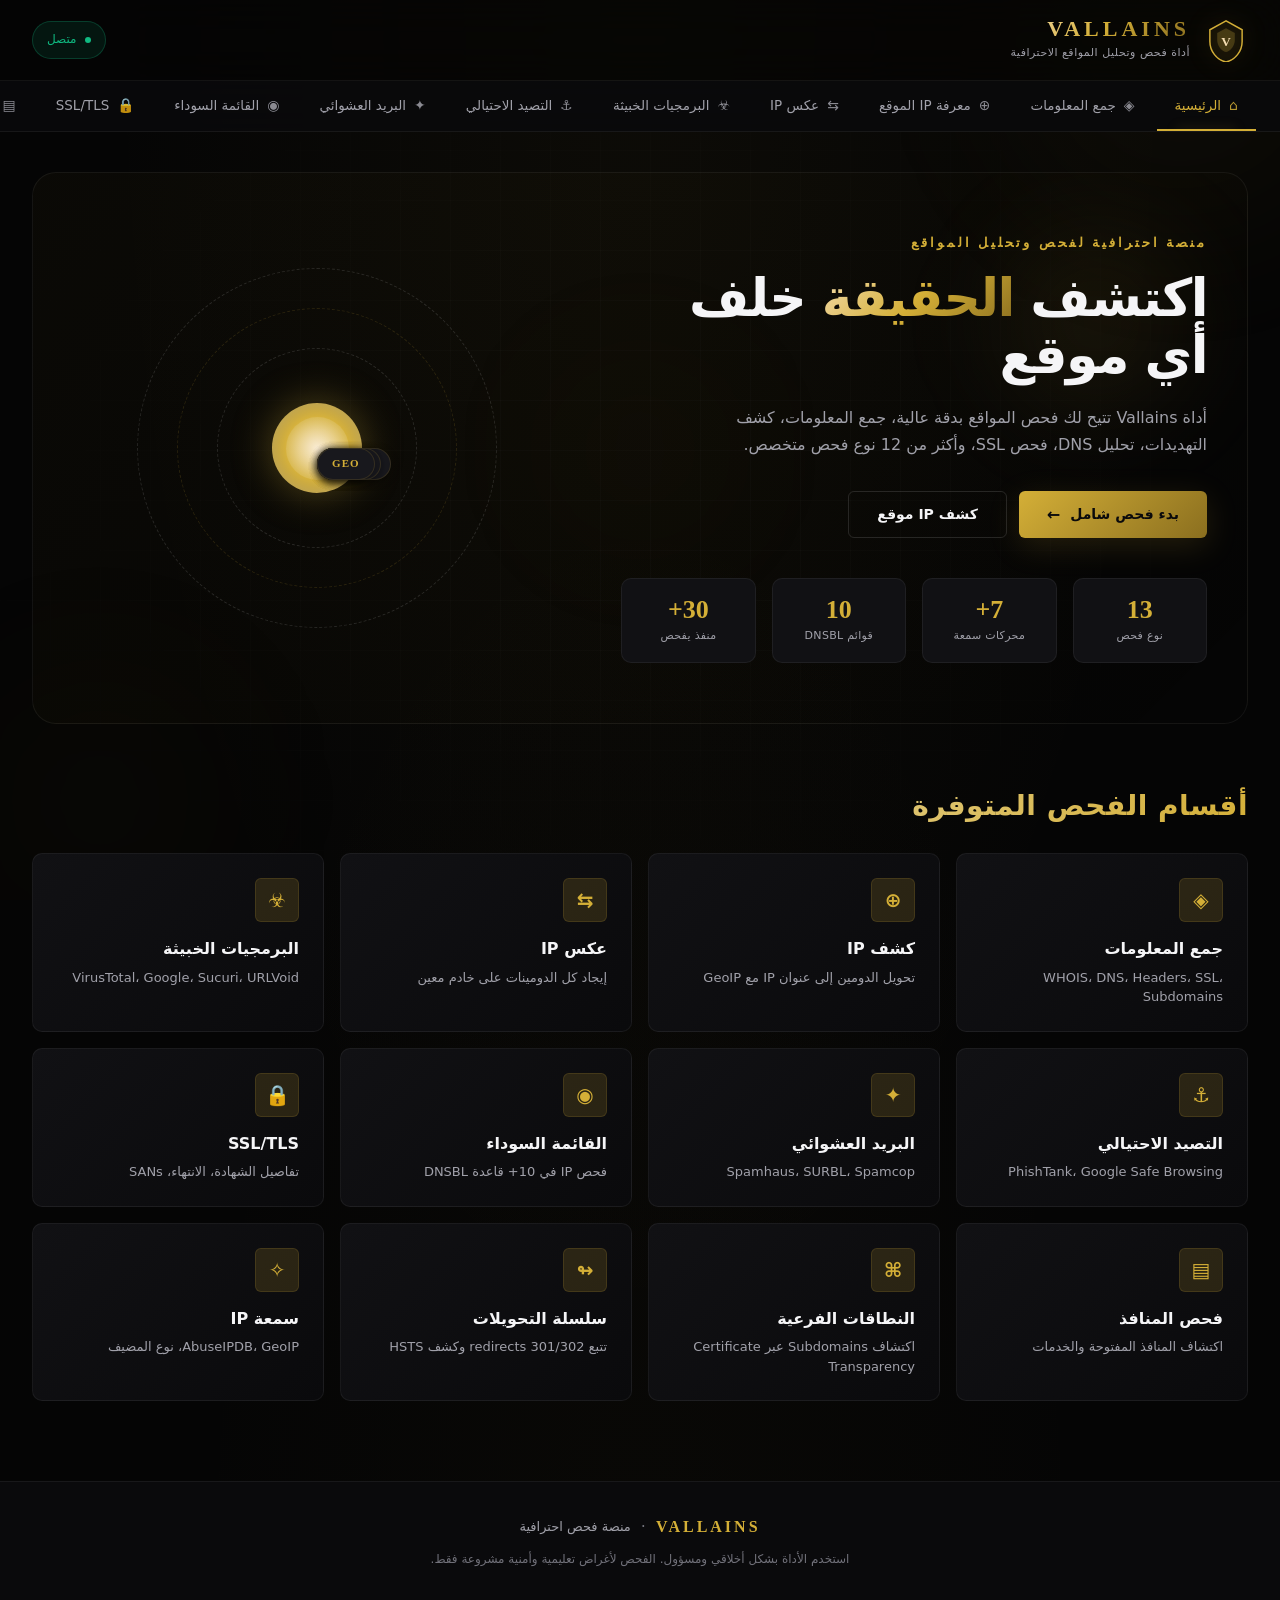
==== index.html @ 250ccd85 "Initial commit - Vallains Security Scanner v1.0 🔒 Security Hardened: - CSP headers configured - X-Fr" ====
<!DOCTYPE html>
<html lang="ar" dir="rtl">
<head>
    <meta charset="UTF-8">
    <meta name="viewport" content="width=device-width, initial-scale=1.0">
    <title>Vallains — أداة فحص المواقع الاحترافية</title>
    <!-- Security Meta Tags -->
    <meta http-equiv="Content-Security-Policy" content="default-src 'self'; script-src 'self' 'unsafe-inline' https://fonts.googleapis.com https://cdn.jsdelivr.net; style-src 'self' 'unsafe-inline' https://fonts.googleapis.com; font-src 'self' https://fonts.gstatic.com; img-src 'self' data:; connect-src 'self' https://dns.google https://ipapi.co http://ip-api.com https://api.hackertarget.com https://api.sublist3r.com;">
    <meta http-equiv="X-Content-Type-Options" content="nosniff">
    <meta http-equiv="X-Frame-Options" content="DENY">
    <meta http-equiv="X-XSS-Protection" content="1; mode=block">
    <meta name="robots" content="noindex, nofollow">
    <meta name="referrer" content="strict-origin-when-cross-origin">
    <!-- Disable browser features -->
    <meta name="permissions-policy" content="geolocation=(), microphone=(), camera=()">
    <link rel="preconnect" href="https://fonts.googleapis.com">
    <link rel="preconnect" href="https://fonts.gstatic.com" crossorigin>
    <link href="https://fonts.googleapis.com/css2?family=Cairo:wght@300;400;500;600;700;800;900&family=Cinzel:wght@400;500;600;700;800&family=JetBrains+Mono:wght@400;500;600&display=swap" rel="stylesheet">
    <link rel="stylesheet" href="./css/style.css">
</head>
<body>
    <div class="bg-effects">
        <div class="orb orb-1"></div>
        <div class="orb orb-2"></div>
        <div class="orb orb-3"></div>
        <div class="grid-overlay"></div>
    </div>

    <header class="header">
        <div class="header-inner">
            <div class="brand">
                <div class="logo-mark">
                    <svg viewBox="0 0 60 60" fill="none" xmlns="http://www.w3.org/2000/svg">
                        <path d="M30 4L8 16v16c0 13.3 9.4 25.3 22 28 12.6-2.7 22-14.7 22-28V16L30 4z" stroke="url(#g1)" stroke-width="2" fill="rgba(212,175,55,0.05)"/>
                        <path d="M30 14L18 20.4v9.6c0 7.8 5.5 14.7 12 16.4 6.5-1.7 12-8.6 12-16.4v-9.6L30 14z" fill="url(#g2)" opacity="0.6"/>
                        <text x="30" y="38" text-anchor="middle" font-family="Cinzel" font-weight="700" font-size="18" fill="url(#g3)">V</text>
                        <defs>
                            <linearGradient id="g1" x1="0" y1="0" x2="60" y2="60">
                                <stop offset="0%" stop-color="#D4AF37"/>
                                <stop offset="100%" stop-color="#8B6F1F"/>
                            </linearGradient>
                            <linearGradient id="g2" x1="0" y1="0" x2="0" y2="60">
                                <stop offset="0%" stop-color="#D4AF37" stop-opacity="0.4"/>
                                <stop offset="100%" stop-color="#8B6F1F" stop-opacity="0.1"/>
                            </linearGradient>
                            <linearGradient id="g3" x1="0" y1="0" x2="0" y2="40">
                                <stop offset="0%" stop-color="#F5DEB3"/>
                                <stop offset="100%" stop-color="#D4AF37"/>
                            </linearGradient>
                        </defs>
                    </svg>
                </div>
                <div class="brand-text">
                    <h1 class="brand-name">VALLAINS</h1>
                    <p class="brand-tagline">أداة فحص وتحليل المواقع الاحترافية</p>
                </div>
            </div>
            <div class="header-status">
                <span class="status-dot"></span>
                <span class="status-text">متصل</span>
            </div>
        </div>
    </header>

    <nav class="tabs-nav">
        <div class="tabs-inner">
            <button class="tab-btn active" data-tab="home">
                <span class="tab-icon">⌂</span>
                <span>الرئيسية</span>
            </button>
            <button class="tab-btn" data-tab="info">
                <span class="tab-icon">◈</span>
                <span>جمع المعلومات</span>
            </button>
            <button class="tab-btn" data-tab="resolve">
                <span class="tab-icon">⊕</span>
                <span>معرفة IP الموقع</span>
            </button>
            <button class="tab-btn" data-tab="reverse">
                <span class="tab-icon">⇆</span>
                <span>عكس IP</span>
            </button>
            <button class="tab-btn" data-tab="malware">
                <span class="tab-icon">☣</span>
                <span>البرمجيات الخبيثة</span>
            </button>
            <button class="tab-btn" data-tab="phishing">
                <span class="tab-icon">⚓</span>
                <span>التصيد الاحتيالي</span>
            </button>
            <button class="tab-btn" data-tab="spam">
                <span class="tab-icon">✦</span>
                <span>البريد العشوائي</span>
            </button>
            <button class="tab-btn" data-tab="blacklist">
                <span class="tab-icon">◉</span>
                <span>القائمة السوداء</span>
            </button>
            <button class="tab-btn" data-tab="ssl">
                <span class="tab-icon">🔒</span>
                <span>SSL/TLS</span>
            </button>
            <button class="tab-btn" data-tab="ports">
                <span class="tab-icon">▤</span>
                <span>فحص المنافذ</span>
            </button>
            <button class="tab-btn" data-tab="subdomains">
                <span class="tab-icon">⌘</span>
                <span>النطاقات الفرعية</span>
            </button>
            <button class="tab-btn" data-tab="redirects">
                <span class="tab-icon">↬</span>
                <span>التحويلات</span>
            </button>
            <button class="tab-btn" data-tab="reputation">
                <span class="tab-icon">✧</span>
                <span>سمعة IP</span>
            </button>
        </div>
    </nav>

    <main class="main">
        <div class="tab-content active" id="tab-home">
            <div class="hero">
                <div class="hero-content">
                    <p class="hero-eyebrow">منصة احترافية لفحص وتحليل المواقع</p>
                    <h2 class="hero-title">اكتشف <span class="gold">الحقيقة</span> خلف أي موقع</h2>
                    <p class="hero-desc">أداة Vallains تتيح لك فحص المواقع بدقة عالية، جمع المعلومات، كشف التهديدات، تحليل DNS، فحص SSL، وأكثر من 12 نوع فحص متخصص.</p>
                    <div class="hero-actions">
                        <button class="btn-primary" data-tab-action="info">
                            <span>بدء فحص شامل</span>
                            <span class="btn-arrow">←</span>
                        </button>
                        <button class="btn-ghost" data-tab-action="resolve">
                            <span>كشف IP موقع</span>
                        </button>
                    </div>
                    <div class="stats-row">
                        <div class="stat-box">
                            <div class="stat-num">13</div>
                            <div class="stat-label">نوع فحص</div>
                        </div>
                        <div class="stat-box">
                            <div class="stat-num">7+</div>
                            <div class="stat-label">محركات سمعة</div>
                        </div>
                        <div class="stat-box">
                            <div class="stat-num">10</div>
                            <div class="stat-label">قوائم DNSBL</div>
                        </div>
                        <div class="stat-box">
                            <div class="stat-num">30+</div>
                            <div class="stat-label">منفذ يفحص</div>
                        </div>
                    </div>
                </div>
                <div class="hero-visual">
                    <div class="orbit">
                        <div class="orbit-ring ring-1"></div>
                        <div class="orbit-ring ring-2"></div>
                        <div class="orbit-ring ring-3"></div>
                        <div class="orbit-core">
                            <div class="core-inner"></div>
                        </div>
                        <div class="orbit-node n1">DNS</div>
                        <div class="orbit-node n2">SSL</div>
                        <div class="orbit-node n3">IP</div>
                        <div class="orbit-node n4">WHOIS</div>
                        <div class="orbit-node n5">SCAN</div>
                        <div class="orbit-node n6">GEO</div>
                    </div>
                </div>
            </div>

            <section class="features">
                <h3 class="section-title">أقسام الفحص المتوفرة</h3>
                <div class="features-grid">
                    <div class="feature-card" data-tab-action="info">
                        <div class="feature-icon">◈</div>
                        <h4>جمع المعلومات</h4>
                        <p>WHOIS، DNS، Headers، SSL، Subdomains</p>
                    </div>
                    <div class="feature-card" data-tab-action="resolve">
                        <div class="feature-icon">⊕</div>
                        <h4>كشف IP</h4>
                        <p>تحويل الدومين إلى عنوان IP مع GeoIP</p>
                    </div>
                    <div class="feature-card" data-tab-action="reverse">
                        <div class="feature-icon">⇆</div>
                        <h4>عكس IP</h4>
                        <p>إيجاد كل الدومينات على خادم معين</p>
                    </div>
                    <div class="feature-card" data-tab-action="malware">
                        <div class="feature-icon">☣</div>
                        <h4>البرمجيات الخبيثة</h4>
                        <p>VirusTotal، Google، Sucuri، URLVoid</p>
                    </div>
                    <div class="feature-card" data-tab-action="phishing">
                        <div class="feature-icon">⚓</div>
                        <h4>التصيد الاحتيالي</h4>
                        <p>PhishTank، Google Safe Browsing</p>
                    </div>
                    <div class="feature-card" data-tab-action="spam">
                        <div class="feature-icon">✦</div>
                        <h4>البريد العشوائي</h4>
                        <p>Spamhaus، SURBL، Spamcop</p>
                    </div>
                    <div class="feature-card" data-tab-action="blacklist">
                        <div class="feature-icon">◉</div>
                        <h4>القائمة السوداء</h4>
                        <p>فحص IP في 10+ قاعدة DNSBL</p>
                    </div>
                    <div class="feature-card" data-tab-action="ssl">
                        <div class="feature-icon">🔒</div>
                        <h4>SSL/TLS</h4>
                        <p>تفاصيل الشهادة، الانتهاء، SANs</p>
                    </div>
                    <div class="feature-card" data-tab-action="ports">
                        <div class="feature-icon">▤</div>
                        <h4>فحص المنافذ</h4>
                        <p>اكتشاف المنافذ المفتوحة والخدمات</p>
                    </div>
                    <div class="feature-card" data-tab-action="subdomains">
                        <div class="feature-icon">⌘</div>
                        <h4>النطاقات الفرعية</h4>
                        <p>اكتشاف Subdomains عبر Certificate Transparency</p>
                    </div>
                    <div class="feature-card" data-tab-action="redirects">
                        <div class="feature-icon">↬</div>
                        <h4>سلسلة التحويلات</h4>
                        <p>تتبع 301/302 redirects وكشف HSTS</p>
                    </div>
                    <div class="feature-card" data-tab-action="reputation">
                        <div class="feature-icon">✧</div>
                        <h4>سمعة IP</h4>
                        <p>AbuseIPDB، GeoIP، نوع المضيف</p>
                    </div>
                </div>
            </section>
        </div>

        <div class="tab-content" id="tab-info">
            <div class="section-header">
                <h2 class="section-title-large">◈ جمع المعلومات الشامل</h2>
                <p class="section-desc">فحص كامل يشمل WHOIS, DNS, HTTP Headers, SSL, Subdomains, GeoIP</p>
            </div>
            <div class="input-group">
                <input type="text" id="info-target" class="text-input" placeholder="example.com" dir="ltr" autocomplete="off">
                <button class="btn-execute" data-action="info">
                    <span class="btn-label">بدء الفحص</span>
                    <span class="btn-icon">◈</span>
                </button>
            </div>
        </div>

        <div class="tab-content" id="tab-resolve">
            <div class="section-header">
                <h2 class="section-title-large">⊕ كشف عنوان IP</h2>
                <p class="section-desc">تحويل اسم الدومين إلى عنوان IP مع بيانات GeoIP الكاملة</p>
            </div>
            <div class="input-group">
                <input type="text" id="resolve-target" class="text-input" placeholder="example.com" dir="ltr" autocomplete="off">
                <button class="btn-execute" data-action="resolve">
                    <span class="btn-label">كشف IP</span>
                    <span class="btn-icon">⊕</span>
                </button>
            </div>
        </div>

        <div class="tab-content" id="tab-reverse">
            <div class="section-header">
                <h2 class="section-title-large">⇆ عكس DNS / IP</h2>
                <p class="section-desc">إيجاد اسم المضيف وكل المواقع المستضافة على نفس الخادم</p>
            </div>
            <div class="input-group">
                <input type="text" id="reverse-target" class="text-input" placeholder="8.8.8.8" dir="ltr" autocomplete="off">
                <button class="btn-execute" data-action="reverse">
                    <span class="btn-label">عكس البحث</span>
                    <span class="btn-icon">⇆</span>
                </button>
            </div>
        </div>

        <div class="tab-content" id="tab-malware">
            <div class="section-header">
                <h2 class="section-title-large">☣ فحص البرمجيات الخبيثة</h2>
                <p class="section-desc">فحص عبر أقوى محركات الفحص العالمية لكشف Malware, Trojan, Virus</p>
            </div>
            <div class="input-group">
                <input type="text" id="malware-target" class="text-input" placeholder="example.com" dir="ltr" autocomplete="off">
                <button class="btn-execute" data-action="threat-malware">
                    <span class="btn-label">فحص شامل</span>
                    <span class="btn-icon">☣</span>
                </button>
            </div>
        </div>

        <div class="tab-content" id="tab-phishing">
            <div class="section-header">
                <h2 class="section-title-large">⚓ فحص التصيد الاحتيالي</h2>
                <p class="section-desc">اكتشاف مواقع الـ Phishing وقواعد بيانات الـ Fraud المعروفة</p>
            </div>
            <div class="input-group">
                <input type="text" id="phishing-target" class="text-input" placeholder="example.com" dir="ltr" autocomplete="off">
                <button class="btn-execute" data-action="threat-phishing">
                    <span class="btn-label">كشف التصيد</span>
                    <span class="btn-icon">⚓</span>
                </button>
            </div>
        </div>

        <div class="tab-content" id="tab-spam">
            <div class="section-header">
                <h2 class="section-title-large">✦ فحص البريد العشوائي (Spam)</h2>
                <p class="section-desc">التحقق من إدراج الـ IP في قوائم Spamhaus و SURBL العالمية</p>
            </div>
            <div class="input-group">
                <input type="text" id="spam-target" class="text-input" placeholder="example.com أو IP" dir="ltr" autocomplete="off">
                <button class="btn-execute" data-action="blacklist">
                    <span class="btn-label">فحص الـ Spam</span>
                    <span class="btn-icon">✦</span>
                </button>
            </div>
        </div>

        <div class="tab-content" id="tab-blacklist">
            <div class="section-header">
                <h2 class="section-title-large">◉ فحص القائمة السوداء DNSBL</h2>
                <p class="section-desc">اختبار IP في 10 قواعد بيانات عالمية معروفة للقوائم السوداء</p>
            </div>
            <div class="input-group">
                <input type="text" id="blacklist-target" class="text-input" placeholder="example.com أو IP" dir="ltr" autocomplete="off">
                <button class="btn-execute" data-action="blacklist">
                    <span class="btn-label">فحص القوائم</span>
                    <span class="btn-icon">◉</span>
                </button>
            </div>
        </div>

        <div class="tab-content" id="tab-ssl">
            <div class="section-header">
                <h2 class="section-title-large">🔒 فحص شهادة SSL/TLS</h2>
                <p class="section-desc">تفاصيل الشهادة، الجهة المُصدرة، تاريخ الانتهاء، SANs</p>
            </div>
            <div class="input-group">
                <input type="text" id="ssl-target" class="text-input" placeholder="example.com" dir="ltr" autocomplete="off">
                <button class="btn-execute" data-action="ssl">
                    <span class="btn-label">فحص SSL</span>
                    <span class="btn-icon">🔒</span>
                </button>
            </div>
        </div>

        <div class="tab-content" id="tab-ports">
            <div class="section-header">
                <h2 class="section-title-large">▤ فحص المنافذ المفتوحة</h2>
                <p class="section-desc">اكتشاف المنافذ النشطة والخدمات العاملة على الخادم (30+ منفذ)</p>
            </div>
            <div class="input-group">
                <input type="text" id="ports-target" class="text-input" placeholder="example.com أو IP" dir="ltr" autocomplete="off">
                <button class="btn-execute" data-action="ports">
                    <span class="btn-label">فحص المنافذ</span>
                    <span class="btn-icon">▤</span>
                </button>
            </div>
        </div>

        <div class="tab-content" id="tab-subdomains">
            <div class="section-header">
                <h2 class="section-title-large">⌘ اكتشاف النطاقات الفرعية</h2>
                <p class="section-desc">جمع Subdomains من سجلات Certificate Transparency</p>
            </div>
            <div class="input-group">
                <input type="text" id="subdomains-target" class="text-input" placeholder="example.com" dir="ltr" autocomplete="off">
                <button class="btn-execute" data-action="subdomains">
                    <span class="btn-label">اكتشاف النطاقات</span>
                    <span class="btn-icon">⌘</span>
                </button>
            </div>
        </div>

        <div class="tab-content" id="tab-redirects">
            <div class="section-header">
                <h2 class="section-title-large">↬ تتبع سلسلة التحويلات</h2>
                <p class="section-desc">تتبع 301/302 redirects وكشف رؤوس الأمان في كل قفزة</p>
            </div>
            <div class="input-group">
                <input type="text" id="redirects-target" class="text-input" placeholder="example.com" dir="ltr" autocomplete="off">
                <button class="btn-execute" data-action="redirects">
                    <span class="btn-label">تتبع التحويلات</span>
                    <span class="btn-icon">↬</span>
                </button>
            </div>
        </div>

        <div class="tab-content" id="tab-reputation">
            <div class="section-header">
                <h2 class="section-title-large">✧ سمعة وتحليل IP</h2>
                <p class="section-desc">AbuseIPDB، GeoIP، تحديد نوع المضيف (استضافة/سكني/موبايل)</p>
            </div>
            <div class="input-group">
                <input type="text" id="reputation-target" class="text-input" placeholder="example.com أو IP" dir="ltr" autocomplete="off">
                <button class="btn-execute" data-action="reputation">
                    <span class="btn-label">تحليل السمعة</span>
                    <span class="btn-icon">✧</span>
                </button>
            </div>
        </div>

        <div class="results-container" id="results" style="display:none;">
            <div class="results-header">
                <h3 id="results-title">نتائج الفحص</h3>
                <div class="results-meta">
                    <span class="meta-pill" id="results-target-display"></span>
                    <span class="meta-pill" id="results-time"></span>
                </div>
            </div>
            <div class="results-body" id="results-body"></div>
        </div>

        <div class="loader-overlay" id="loader" style="display:none;">
            <div class="loader-card">
                <div class="loader-spinner">
                    <div class="spinner-ring"></div>
                    <div class="spinner-ring"></div>
                    <div class="spinner-ring"></div>
                </div>
                <p class="loader-text" id="loader-text">جاري الفحص...</p>
                <p class="loader-sub" id="loader-sub">يرجى الانتظار</p>
            </div>
        </div>
    </main>

    <footer class="footer">
        <div class="footer-inner">
            <div class="footer-brand">
                <span class="footer-name">VALLAINS</span>
                <span class="footer-sep">·</span>
                <span class="footer-sub">منصة فحص احترافية</span>
            </div>
            <p class="footer-note">استخدم الأداة بشكل أخلاقي ومسؤول. الفحص لأغراض تعليمية وأمنية مشروعة فقط.</p>
        </div>
    </footer>

    <script src="./js/app.js"></script>
</body>
</html>
---- css/style.css ----
:root {
    --bg-0: #050505;
    --bg-1: #0a0a0c;
    --bg-2: #111114;
    --bg-3: #18181d;
    --bg-4: #1f1f25;
    --line: rgba(255, 255, 255, 0.06);
    --line-strong: rgba(255, 255, 255, 0.12);
    --gold: #D4AF37;
    --gold-bright: #F5DEB3;
    --gold-deep: #8B6F1F;
    --gold-soft: rgba(212, 175, 55, 0.15);
    --gold-glow: rgba(212, 175, 55, 0.35);
    --text-0: #f5f5f7;
    --text-1: #d4d4d8;
    --text-2: #a1a1aa;
    --text-3: #71717a;
    --danger: #DC2626;
    --danger-soft: rgba(220, 38, 38, 0.12);
    --warning: #F59E0B;
    --warning-soft: rgba(245, 158, 11, 0.12);
    --success: #10B981;
    --success-soft: rgba(16, 185, 129, 0.12);
    --info: #3B82F6;
    --info-soft: rgba(59, 130, 246, 0.12);
    --shadow-sm: 0 2px 8px rgba(0, 0, 0, 0.3);
    --shadow-md: 0 8px 24px rgba(0, 0, 0, 0.4);
    --shadow-lg: 0 16px 48px rgba(0, 0, 0, 0.5);
    --shadow-gold: 0 8px 32px rgba(212, 175, 55, 0.15);
    --radius-sm: 6px;
    --radius-md: 10px;
    --radius-lg: 16px;
    --radius-xl: 24px;
    --font-ar: 'Cairo', system-ui, sans-serif;
    --font-en: 'Cinzel', serif;
    --font-mono: 'JetBrains Mono', monospace;
}

* {
    box-sizing: border-box;
    margin: 0;
    padding: 0;
}

html, body {
    background: var(--bg-0);
    color: var(--text-0);
    font-family: var(--font-ar);
    font-weight: 400;
    min-height: 100vh;
    line-height: 1.6;
    -webkit-font-smoothing: antialiased;
    -moz-osx-font-smoothing: grayscale;
    overflow-x: hidden;
}

body {
    background:
        radial-gradient(ellipse at top, rgba(212, 175, 55, 0.04), transparent 60%),
        radial-gradient(ellipse at bottom, rgba(139, 111, 31, 0.03), transparent 50%),
        var(--bg-0);
}

.bg-effects {
    position: fixed;
    inset: 0;
    z-index: 0;
    pointer-events: none;
    overflow: hidden;
}

.orb {
    position: absolute;
    border-radius: 50%;
    filter: blur(80px);
    opacity: 0.5;
    animation: float 20s ease-in-out infinite;
}

.orb-1 {
    width: 500px;
    height: 500px;
    background: radial-gradient(circle, rgba(212, 175, 55, 0.15), transparent 70%);
    top: -200px;
    right: -150px;
}

.orb-2 {
    width: 400px;
    height: 400px;
    background: radial-gradient(circle, rgba(139, 111, 31, 0.1), transparent 70%);
    bottom: -100px;
    left: -100px;
    animation-delay: -7s;
}

.orb-3 {
    width: 300px;
    height: 300px;
    background: radial-gradient(circle, rgba(212, 175, 55, 0.08), transparent 70%);
    top: 50%;
    left: 50%;
    transform: translate(-50%, -50%);
    animation-delay: -14s;
}

.grid-overlay {
    position: absolute;
    inset: 0;
    background-image:
        linear-gradient(rgba(255, 255, 255, 0.015) 1px, transparent 1px),
        linear-gradient(90deg, rgba(255, 255, 255, 0.015) 1px, transparent 1px);
    background-size: 50px 50px;
    mask-image: radial-gradient(ellipse at center, black 30%, transparent 80%);
}

@keyframes float {
    0%, 100% { transform: translate(0, 0) scale(1); }
    33% { transform: translate(40px, -30px) scale(1.1); }
    66% { transform: translate(-30px, 40px) scale(0.9); }
}

@keyframes pulse-gold {
    0%, 100% { box-shadow: 0 0 0 0 rgba(212, 175, 55, 0.4); }
    50% { box-shadow: 0 0 0 10px rgba(212, 175, 55, 0); }
}

@keyframes fadeIn {
    from { opacity: 0; transform: translateY(8px); }
    to { opacity: 1; transform: translateY(0); }
}

@keyframes slideUp {
    from { opacity: 0; transform: translateY(20px); }
    to { opacity: 1; transform: translateY(0); }
}

@keyframes spin {
    to { transform: rotate(360deg); }
}

@keyframes shimmer {
    0% { background-position: -200% 0; }
    100% { background-position: 200% 0; }
}

.header {
    position: sticky;
    top: 0;
    z-index: 50;
    background: rgba(5, 5, 5, 0.7);
    backdrop-filter: blur(20px) saturate(180%);
    -webkit-backdrop-filter: blur(20px) saturate(180%);
    border-bottom: 1px solid var(--line);
}

.header-inner {
    max-width: 1400px;
    margin: 0 auto;
    padding: 18px 32px;
    display: flex;
    align-items: center;
    justify-content: space-between;
    gap: 24px;
}

.brand {
    display: flex;
    align-items: center;
    gap: 14px;
}

.logo-mark {
    width: 44px;
    height: 44px;
    display: flex;
    align-items: center;
    justify-content: center;
    filter: drop-shadow(0 0 12px rgba(212, 175, 55, 0.3));
}

.logo-mark svg {
    width: 100%;
    height: 100%;
}

.brand-name {
    font-family: var(--font-en);
    font-size: 22px;
    font-weight: 700;
    letter-spacing: 4px;
    background: linear-gradient(135deg, var(--gold-bright) 0%, var(--gold) 50%, var(--gold-deep) 100%);
    -webkit-background-clip: text;
    background-clip: text;
    -webkit-text-fill-color: transparent;
    margin: 0;
    line-height: 1;
}

.brand-tagline {
    font-size: 11px;
    color: var(--text-2);
    margin: 4px 0 0;
    letter-spacing: 0.5px;
    font-weight: 500;
}

.header-status {
    display: flex;
    align-items: center;
    gap: 8px;
    padding: 8px 14px;
    background: rgba(16, 185, 129, 0.1);
    border: 1px solid rgba(16, 185, 129, 0.25);
    border-radius: 100px;
    font-size: 12px;
    color: var(--success);
    font-weight: 500;
}

.status-dot {
    width: 6px;
    height: 6px;
    background: var(--success);
    border-radius: 50%;
    animation: pulse-gold 2s ease-in-out infinite;
}

.tabs-nav {
    position: sticky;
    top: 80px;
    z-index: 40;
    background: rgba(10, 10, 12, 0.85);
    backdrop-filter: blur(20px);
    -webkit-backdrop-filter: blur(20px);
    border-bottom: 1px solid var(--line);
    overflow-x: auto;
    scrollbar-width: thin;
    scrollbar-color: var(--gold-deep) transparent;
}

.tabs-nav::-webkit-scrollbar {
    height: 6px;
}

.tabs-nav::-webkit-scrollbar-track {
    background: transparent;
}

.tabs-nav::-webkit-scrollbar-thumb {
    background: var(--gold-deep);
    border-radius: 3px;
}

.tabs-inner {
    max-width: 1400px;
    margin: 0 auto;
    padding: 0 24px;
    display: flex;
    gap: 4px;
    min-width: max-content;
}

.tab-btn {
    background: transparent;
    border: none;
    color: var(--text-2);
    padding: 16px 18px;
    font-family: var(--font-ar);
    font-size: 13.5px;
    font-weight: 500;
    cursor: pointer;
    border-bottom: 2px solid transparent;
    transition: all 0.25s ease;
    display: flex;
    align-items: center;
    gap: 8px;
    white-space: nowrap;
    position: relative;
}

.tab-btn:hover {
    color: var(--text-0);
    background: rgba(255, 255, 255, 0.02);
}

.tab-btn.active {
    color: var(--gold);
    border-bottom-color: var(--gold);
}

.tab-btn.active::after {
    content: '';
    position: absolute;
    bottom: -2px;
    left: 50%;
    transform: translateX(-50%);
    width: 60%;
    height: 2px;
    background: linear-gradient(90deg, transparent, var(--gold), transparent);
    box-shadow: 0 0 12px var(--gold-glow);
}

.tab-icon {
    font-size: 14px;
    opacity: 0.85;
}

.main {
    max-width: 1400px;
    margin: 0 auto;
    padding: 40px 32px 80px;
    position: relative;
    z-index: 1;
}

.tab-content {
    display: none;
    animation: fadeIn 0.4s ease;
}

.tab-content.active {
    display: block;
}

.section-header {
    margin-bottom: 28px;
    text-align: center;
    padding: 20px 0;
}

.section-title {
    font-size: 28px;
    font-weight: 700;
    margin: 0 0 8px;
    background: linear-gradient(135deg, var(--text-0) 0%, var(--gold) 100%);
    -webkit-background-clip: text;
    background-clip: text;
    -webkit-text-fill-color: transparent;
    letter-spacing: 0.5px;
}

.section-title-large {
    font-size: 32px;
    font-weight: 800;
    margin: 0 0 10px;
    color: var(--text-0);
    letter-spacing: -0.5px;
}

.section-title-large::before {
    content: '';
    display: inline-block;
    width: 4px;
    height: 28px;
    background: linear-gradient(180deg, var(--gold), var(--gold-deep));
    margin-left: 12px;
    vertical-align: middle;
    border-radius: 2px;
}

.section-desc {
    color: var(--text-2);
    font-size: 14px;
    max-width: 600px;
    margin: 0 auto;
}

.input-group {
    display: flex;
    gap: 12px;
    max-width: 700px;
    margin: 0 auto;
    background: var(--bg-2);
    border: 1px solid var(--line);
    border-radius: var(--radius-md);
    padding: 6px;
    transition: all 0.3s ease;
}

.input-group:focus-within {
    border-color: var(--gold);
    box-shadow: 0 0 0 3px var(--gold-soft);
}

.text-input {
    flex: 1;
    background: transparent;
    border: none;
    color: var(--text-0);
    padding: 14px 18px;
    font-family: var(--font-mono);
    font-size: 15px;
    font-weight: 500;
    outline: none;
    text-align: left;
    direction: ltr;
}

.text-input::placeholder {
    color: var(--text-3);
    font-weight: 400;
}

.btn-execute {
    background: linear-gradient(135deg, var(--gold) 0%, var(--gold-deep) 100%);
    color: #0a0a0c;
    border: none;
    padding: 12px 24px;
    border-radius: var(--radius-sm);
    font-family: var(--font-ar);
    font-size: 14px;
    font-weight: 700;
    cursor: pointer;
    transition: all 0.25s ease;
    display: flex;
    align-items: center;
    gap: 8px;
    white-space: nowrap;
    box-shadow: 0 4px 12px rgba(212, 175, 55, 0.2);
}

.btn-execute:hover {
    transform: translateY(-1px);
    box-shadow: 0 6px 20px rgba(212, 175, 55, 0.35);
    background: linear-gradient(135deg, var(--gold-bright) 0%, var(--gold) 100%);
}

.btn-execute:active {
    transform: translateY(0);
}

.btn-execute:disabled {
    opacity: 0.5;
    cursor: not-allowed;
    transform: none;
}

.btn-icon {
    font-size: 16px;
    font-weight: 800;
}

.hero {
    display: grid;
    grid-template-columns: 1.2fr 1fr;
    gap: 60px;
    align-items: center;
    padding: 60px 40px;
    margin-bottom: 60px;
    background: linear-gradient(135deg, rgba(212, 175, 55, 0.03), transparent);
    border: 1px solid var(--line);
    border-radius: var(--radius-xl);
    position: relative;
    overflow: hidden;
}

.hero::before {
    content: '';
    position: absolute;
    top: 0;
    right: 0;
    width: 300px;
    height: 300px;
    background: radial-gradient(circle, rgba(212, 175, 55, 0.1), transparent 70%);
    filter: blur(40px);
}

.hero-content {
    position: relative;
    z-index: 1;
}

.hero-eyebrow {
    color: var(--gold);
    font-size: 13px;
    font-weight: 600;
    letter-spacing: 3px;
    text-transform: uppercase;
    margin: 0 0 16px;
    font-family: var(--font-en);
}

.hero-title {
    font-size: 52px;
    font-weight: 900;
    line-height: 1.1;
    margin: 0 0 20px;
    color: var(--text-0);
    letter-spacing: -1.5px;
}

.gold {
    background: linear-gradient(135deg, var(--gold-bright) 0%, var(--gold) 50%, var(--gold-deep) 100%);
    -webkit-background-clip: text;
    background-clip: text;
    -webkit-text-fill-color: transparent;
    position: relative;
}

.hero-desc {
    color: var(--text-2);
    font-size: 16px;
    line-height: 1.7;
    margin: 0 0 32px;
    max-width: 540px;
}

.hero-actions {
    display: flex;
    gap: 12px;
    margin-bottom: 40px;
    flex-wrap: wrap;
}

.btn-primary {
    background: linear-gradient(135deg, var(--gold) 0%, var(--gold-deep) 100%);
    color: #0a0a0c;
    border: none;
    padding: 14px 28px;
    border-radius: var(--radius-sm);
    font-family: var(--font-ar);
    font-size: 14px;
    font-weight: 700;
    cursor: pointer;
    transition: all 0.25s ease;
    display: flex;
    align-items: center;
    gap: 10px;
    box-shadow: var(--shadow-gold);
}

.btn-primary:hover {
    transform: translateY(-2px);
    box-shadow: 0 12px 32px rgba(212, 175, 55, 0.45);
}

.btn-arrow {
    font-size: 16px;
    transition: transform 0.25s ease;
}

.btn-primary:hover .btn-arrow {
    transform: translateX(-4px);
}

.btn-ghost {
    background: transparent;
    color: var(--text-0);
    border: 1px solid var(--line-strong);
    padding: 14px 28px;
    border-radius: var(--radius-sm);
    font-family: var(--font-ar);
    font-size: 14px;
    font-weight: 600;
    cursor: pointer;
    transition: all 0.25s ease;
}

.btn-ghost:hover {
    border-color: var(--gold);
    color: var(--gold);
    background: var(--gold-soft);
}

.stats-row {
    display: grid;
    grid-template-columns: repeat(4, 1fr);
    gap: 16px;
}

.stat-box {
    background: var(--bg-2);
    border: 1px solid var(--line);
    border-radius: var(--radius-md);
    padding: 18px 12px;
    text-align: center;
    transition: all 0.25s ease;
}

.stat-box:hover {
    border-color: var(--gold-soft);
    transform: translateY(-2px);
}

.stat-num {
    font-family: var(--font-en);
    font-size: 26px;
    font-weight: 700;
    color: var(--gold);
    margin: 0 0 4px;
    line-height: 1;
}

.stat-label {
    font-size: 11px;
    color: var(--text-2);
    font-weight: 500;
    letter-spacing: 0.3px;
}

.hero-visual {
    position: relative;
    height: 400px;
    display: flex;
    align-items: center;
    justify-content: center;
}

.orbit {
    position: relative;
    width: 360px;
    height: 360px;
}

.orbit-ring {
    position: absolute;
    top: 50%;
    left: 50%;
    border: 1px dashed var(--line-strong);
    border-radius: 50%;
    transform: translate(-50%, -50%);
    animation: spin 60s linear infinite;
}

.ring-1 {
    width: 200px;
    height: 200px;
    animation-duration: 30s;
}

.ring-2 {
    width: 280px;
    height: 280px;
    animation-duration: 50s;
    animation-direction: reverse;
    border-color: var(--gold-soft);
}

.ring-3 {
    width: 360px;
    height: 360px;
    animation-duration: 80s;
}

.orbit-core {
    position: absolute;
    top: 50%;
    left: 50%;
    transform: translate(-50%, -50%);
    width: 90px;
    height: 90px;
    background: radial-gradient(circle, var(--gold-bright), var(--gold), var(--gold-deep));
    border-radius: 50%;
    box-shadow: 0 0 40px var(--gold-glow), inset 0 0 20px rgba(255, 255, 255, 0.3);
    display: flex;
    align-items: center;
    justify-content: center;
    animation: pulse-gold 3s ease-in-out infinite;
}

.core-inner {
    width: 70%;
    height: 70%;
    background: radial-gradient(circle, rgba(255, 255, 255, 0.4), transparent);
    border-radius: 50%;
}

.orbit-node {
    position: absolute;
    top: 50%;
    left: 50%;
    background: var(--bg-3);
    border: 1px solid var(--gold-soft);
    color: var(--gold);
    padding: 6px 14px;
    border-radius: 100px;
    font-family: var(--font-en);
    font-size: 11px;
    font-weight: 600;
    letter-spacing: 1px;
    box-shadow: var(--shadow-sm);
    animation: spin 30s linear infinite reverse;
    transform-origin: 0 0;
}

.orbit-node.n1 { animation: orbit-1 25s linear infinite; }
.orbit-node.n2 { animation: orbit-2 30s linear infinite; }
.orbit-node.n3 { animation: orbit-3 35s linear infinite; }
.orbit-node.n4 { animation: orbit-4 40s linear infinite; }
.orbit-node.n5 { animation: orbit-5 45s linear infinite; }
.orbit-node.n6 { animation: orbit-6 50s linear infinite; }

@keyframes orbit-1 {
    from { transform: rotate(0deg) translateX(100px) rotate(0deg); }
    to { transform: rotate(360deg) translateX(100px) rotate(-360deg); }
}
@keyframes orbit-2 {
    from { transform: rotate(60deg) translateX(140px) rotate(-60deg); }
    to { transform: rotate(420deg) translateX(140px) rotate(-420deg); }
}
@keyframes orbit-3 {
    from { transform: rotate(120deg) translateX(140px) rotate(-120deg); }
    to { transform: rotate(480deg) translateX(140px) rotate(-480deg); }
}
@keyframes orbit-4 {
    from { transform: rotate(180deg) translateX(100px) rotate(-180deg); }
    to { transform: rotate(540deg) translateX(100px) rotate(-540deg); }
}
@keyframes orbit-5 {
    from { transform: rotate(240deg) translateX(180px) rotate(-240deg); }
    to { transform: rotate(600deg) translateX(180px) rotate(-600deg); }
}
@keyframes orbit-6 {
    from { transform: rotate(300deg) translateX(180px) rotate(-300deg); }
    to { transform: rotate(660deg) translateX(180px) rotate(-660deg); }
}

.features {
    margin-top: 40px;
}

.features-grid {
    display: grid;
    grid-template-columns: repeat(auto-fill, minmax(260px, 1fr));
    gap: 16px;
    margin-top: 24px;
}

.feature-card {
    background: linear-gradient(135deg, var(--bg-2), var(--bg-1));
    border: 1px solid var(--line);
    border-radius: var(--radius-md);
    padding: 24px;
    cursor: pointer;
    transition: all 0.3s ease;
    position: relative;
    overflow: hidden;
}

.feature-card::before {
    content: '';
    position: absolute;
    top: 0;
    left: 0;
    right: 0;
    height: 1px;
    background: linear-gradient(90deg, transparent, var(--gold), transparent);
    opacity: 0;
    transition: opacity 0.3s ease;
}

.feature-card:hover {
    border-color: var(--gold-soft);
    transform: translateY(-3px);
    box-shadow: var(--shadow-gold);
}

.feature-card:hover::before {
    opacity: 1;
}

.feature-icon {
    width: 44px;
    height: 44px;
    background: var(--gold-soft);
    border: 1px solid var(--gold-soft);
    border-radius: var(--radius-sm);
    display: flex;
    align-items: center;
    justify-content: center;
    color: var(--gold);
    font-size: 20px;
    font-weight: 700;
    margin-bottom: 14px;
}

.feature-card h4 {
    font-size: 16px;
    font-weight: 700;
    color: var(--text-0);
    margin: 0 0 6px;
}

.feature-card p {
    font-size: 13px;
    color: var(--text-2);
    margin: 0;
    line-height: 1.5;
}

.results-container {
    background: var(--bg-1);
    border: 1px solid var(--line);
    border-radius: var(--radius-lg);
    margin-top: 40px;
    overflow: hidden;
    animation: slideUp 0.4s ease;
    box-shadow: var(--shadow-md);
}

.results-header {
    padding: 20px 24px;
    border-bottom: 1px solid var(--line);
    display: flex;
    align-items: center;
    justify-content: space-between;
    flex-wrap: wrap;
    gap: 12px;
    background: linear-gradient(135deg, rgba(212, 175, 55, 0.04), transparent);
}

.results-header h3 {
    font-size: 18px;
    font-weight: 700;
    color: var(--text-0);
    margin: 0;
    display: flex;
    align-items: center;
    gap: 10px;
}

.results-header h3::before {
    content: '◈';
    color: var(--gold);
    font-size: 16px;
}

.results-meta {
    display: flex;
    gap: 8px;
    flex-wrap: wrap;
}

.meta-pill {
    background: var(--bg-3);
    border: 1px solid var(--line);
    color: var(--text-1);
    padding: 5px 12px;
    border-radius: 100px;
    font-size: 12px;
    font-family: var(--font-mono);
    font-weight: 500;
    direction: ltr;
}

.results-body {
    padding: 24px;
}

.result-section {
    margin-bottom: 28px;
    animation: fadeIn 0.3s ease;
}

.result-section:last-child {
    margin-bottom: 0;
}

.result-section-title {
    font-size: 15px;
    font-weight: 700;
    color: var(--gold);
    margin: 0 0 14px;
    padding-bottom: 8px;
    border-bottom: 1px solid var(--line);
    display: flex;
    align-items: center;
    gap: 8px;
    text-transform: uppercase;
    letter-spacing: 1px;
}

.result-section-title::before {
    content: '▸';
    color: var(--gold);
}

.kv-grid {
    display: grid;
    grid-template-columns: repeat(auto-fill, minmax(280px, 1fr));
    gap: 10px;
}

.kv-item {
    background: var(--bg-2);
    border: 1px solid var(--line);
    border-radius: var(--radius-sm);
    padding: 12px 14px;
    display: flex;
    flex-direction: column;
    gap: 4px;
    transition: border-color 0.2s ease;
}

.kv-item:hover {
    border-color: var(--gold-soft);
}

.kv-key {
    font-size: 11px;
    color: var(--text-2);
    font-weight: 600;
    text-transform: uppercase;
    letter-spacing: 0.5px;
}

.kv-val {
    font-size: 14px;
    color: var(--text-0);
    font-family: var(--font-mono);
    font-weight: 500;
    word-break: break-all;
    direction: ltr;
    text-align: left;
}

.kv-val.list {
    display: flex;
    flex-direction: column;
    gap: 3px;
    font-size: 12.5px;
}

.kv-val.list span {
    background: var(--bg-3);
    padding: 3px 8px;
    border-radius: 4px;
    display: inline-block;
}

.badge {
    display: inline-flex;
    align-items: center;
    gap: 4px;
    padding: 3px 10px;
    border-radius: 100px;
    font-size: 11px;
    font-weight: 600;
    letter-spacing: 0.3px;
}

.badge-success {
    background: var(--success-soft);
    color: var(--success);
    border: 1px solid rgba(16, 185, 129, 0.3);
}

.badge-danger {
    background: var(--danger-soft);
    color: var(--danger);
    border: 1px solid rgba(220, 38, 38, 0.3);
}

.badge-warning {
    background: var(--warning-soft);
    color: var(--warning);
    border: 1px solid rgba(245, 158, 11, 0.3);
}

.badge-info {
    background: var(--info-soft);
    color: var(--info);
    border: 1px solid rgba(59, 130, 246, 0.3);
}

.badge-gold {
    background: var(--gold-soft);
    color: var(--gold);
    border: 1px solid var(--gold-soft);
}

.scanner-grid {
    display: grid;
    grid-template-columns: repeat(auto-fill, minmax(300px, 1fr));
    gap: 14px;
}

.scanner-card {
    background: linear-gradient(135deg, var(--bg-2), var(--bg-1));
    border: 1px solid var(--line);
    border-radius: var(--radius-md);
    padding: 18px;
    transition: all 0.3s ease;
    position: relative;
    overflow: hidden;
}

.scanner-card:hover {
    border-color: var(--gold-soft);
    transform: translateY(-2px);
}

.scanner-card-header {
    display: flex;
    align-items: center;
    justify-content: space-between;
    margin-bottom: 10px;
}

.scanner-name {
    font-size: 15px;
    font-weight: 700;
    color: var(--text-0);
    margin: 0;
}

.scanner-note {
    font-size: 12px;
    color: var(--text-2);
    margin: 0 0 14px;
    line-height: 1.5;
}

.scanner-link {
    display: inline-flex;
    align-items: center;
    gap: 6px;
    background: var(--gold-soft);
    color: var(--gold);
    border: 1px solid var(--gold-soft);
    padding: 7px 14px;
    border-radius: var(--radius-sm);
    text-decoration: none;
    font-size: 12px;
    font-weight: 600;
    transition: all 0.2s ease;
    font-family: var(--font-ar);
}

.scanner-link:hover {
    background: var(--gold);
    color: #0a0a0c;
    transform: translateX(-2px);
}

.ports-grid {
    display: grid;
    grid-template-columns: repeat(auto-fill, minmax(140px, 1fr));
    gap: 8px;
}

.port-item {
    background: var(--bg-2);
    border: 1px solid var(--line);
    border-radius: var(--radius-sm);
    padding: 12px;
    text-align: center;
    transition: all 0.2s ease;
}

.port-item:hover {
    border-color: var(--gold);
    background: var(--gold-soft);
}

.port-num {
    font-family: var(--font-mono);
    font-size: 18px;
    font-weight: 700;
    color: var(--gold);
    margin: 0 0 4px;
    line-height: 1;
}

.port-service {
    font-size: 11px;
    color: var(--text-2);
    font-weight: 500;
}

.port-status {
    width: 6px;
    height: 6px;
    background: var(--success);
    border-radius: 50%;
    margin: 0 auto 6px;
    box-shadow: 0 0 8px var(--success);
}

.dnsbl-grid {
    display: grid;
    grid-template-columns: repeat(auto-fill, minmax(280px, 1fr));
    gap: 10px;
}

.dnsbl-item {
    background: var(--bg-2);
    border: 1px solid var(--line);
    border-radius: var(--radius-sm);
    padding: 12px 14px;
    display: flex;
    align-items: center;
    justify-content: space-between;
    gap: 12px;
}

.dnsbl-item.listed {
    border-color: var(--danger);
    background: var(--danger-soft);
}

.dnsbl-name {
    font-family: var(--font-mono);
    font-size: 13px;
    color: var(--text-0);
    font-weight: 500;
    direction: ltr;
}

.dnsbl-status {
    display: flex;
    align-items: center;
    gap: 6px;
    font-size: 11px;
    font-weight: 600;
    letter-spacing: 0.3px;
}

.dnsbl-status.clean { color: var(--success); }
.dnsbl-status.listed { color: var(--danger); }
.dnsbl-status.error { color: var(--text-3); }

.geoip-card {
    background: linear-gradient(135deg, var(--bg-2), var(--bg-1));
    border: 1px solid var(--line);
    border-radius: var(--radius-md);
    padding: 20px;
    margin-bottom: 14px;
}

.geoip-header {
    display: flex;
    align-items: center;
    justify-content: space-between;
    margin-bottom: 16px;
    padding-bottom: 12px;
    border-bottom: 1px solid var(--line);
}

.geoip-ip {
    font-family: var(--font-mono);
    font-size: 18px;
    font-weight: 600;
    color: var(--gold);
    direction: ltr;
}

.ssl-grade {
    display: flex;
    align-items: center;
    gap: 20px;
    padding: 16px 20px;
    background: linear-gradient(135deg, var(--bg-2), var(--bg-1));
    border: 1px solid var(--line);
    border-radius: var(--radius-md);
    margin-bottom: 16px;
}

.ssl-grade-circle {
    width: 80px;
    height: 80px;
    border-radius: 50%;
    background: linear-gradient(135deg, var(--success), #059669);
    display: flex;
    align-items: center;
    justify-content: center;
    color: white;
    font-family: var(--font-en);
    font-size: 36px;
    font-weight: 700;
    box-shadow: 0 0 30px rgba(16, 185, 129, 0.4);
    flex-shrink: 0;
}

.ssl-grade-circle.warning {
    background: linear-gradient(135deg, var(--warning), #D97706);
    box-shadow: 0 0 30px rgba(245, 158, 11, 0.4);
}

.ssl-grade-circle.danger {
    background: linear-gradient(135deg, var(--danger), #B91C1C);
    box-shadow: 0 0 30px rgba(220, 38, 38, 0.4);
}

.ssl-grade-info h4 {
    font-size: 18px;
    font-weight: 700;
    color: var(--text-0);
    margin: 0 0 4px;
}

.ssl-grade-info p {
    font-size: 13px;
    color: var(--text-2);
    margin: 0;
}

.fingerprint {
    background: var(--bg-0);
    border: 1px solid var(--line);
    border-radius: var(--radius-sm);
    padding: 10px 12px;
    font-family: var(--font-mono);
    font-size: 11.5px;
    color: var(--text-1);
    word-break: break-all;
    direction: ltr;
    text-align: left;
    line-height: 1.5;
}

.subdomain-list {
    display: flex;
    flex-direction: column;
    gap: 4px;
    max-height: 400px;
    overflow-y: auto;
    padding-left: 4px;
}

.subdomain-list::-webkit-scrollbar {
    width: 6px;
}

.subdomain-list::-webkit-scrollbar-thumb {
    background: var(--gold-deep);
    border-radius: 3px;
}

.subdomain-item {
    background: var(--bg-2);
    border: 1px solid var(--line);
    border-radius: var(--radius-sm);
    padding: 8px 12px;
    font-family: var(--font-mono);
    font-size: 12.5px;
    color: var(--text-0);
    direction: ltr;
    text-align: left;
    transition: all 0.2s ease;
    cursor: pointer;
}

.subdomain-item:hover {
    border-color: var(--gold-soft);
    background: var(--gold-soft);
    transform: translateX(-3px);
}

.empty-state {
    text-align: center;
    padding: 40px 20px;
    color: var(--text-2);
}

.empty-state-icon {
    font-size: 48px;
    margin-bottom: 12px;
    opacity: 0.4;
}

.empty-state h4 {
    color: var(--text-1);
    font-size: 16px;
    margin: 0 0 6px;
}

.empty-state p {
    font-size: 13px;
    margin: 0;
}

.loader-overlay {
    position: fixed;
    inset: 0;
    z-index: 100;
    background: rgba(5, 5, 5, 0.85);
    backdrop-filter: blur(8px);
    display: flex;
    align-items: center;
    justify-content: center;
    animation: fadeIn 0.2s ease;
}

.loader-card {
    background: var(--bg-2);
    border: 1px solid var(--gold-soft);
    border-radius: var(--radius-lg);
    padding: 40px;
    text-align: center;
    box-shadow: var(--shadow-lg), 0 0 40px rgba(212, 175, 55, 0.2);
    min-width: 320px;
}

.loader-spinner {
    width: 60px;
    height: 60px;
    margin: 0 auto 20px;
    position: relative;
}

.spinner-ring {
    position: absolute;
    inset: 0;
    border: 2px solid transparent;
    border-top-color: var(--gold);
    border-radius: 50%;
    animation: spin 1.2s cubic-bezier(0.5, 0, 0.5, 1) infinite;
}

.spinner-ring:nth-child(2) {
    inset: 6px;
    border-top-color: var(--gold-bright);
    animation-duration: 1.5s;
    animation-direction: reverse;
}

.spinner-ring:nth-child(3) {
    inset: 12px;
    border-top-color: var(--gold-deep);
    animation-duration: 1.8s;
}

.loader-text {
    font-size: 16px;
    font-weight: 600;
    color: var(--text-0);
    margin: 0 0 6px;
}

.loader-sub {
    font-size: 13px;
    color: var(--text-2);
    margin: 0;
}

.footer {
    border-top: 1px solid var(--line);
    background: var(--bg-1);
    padding: 32px 0;
    position: relative;
    z-index: 1;
}

.footer-inner {
    max-width: 1400px;
    margin: 0 auto;
    padding: 0 32px;
    text-align: center;
}

.footer-brand {
    display: inline-flex;
    align-items: center;
    gap: 10px;
    margin-bottom: 10px;
}

.footer-name {
    font-family: var(--font-en);
    font-size: 16px;
    font-weight: 700;
    color: var(--gold);
    letter-spacing: 3px;
}

.footer-sep {
    color: var(--text-3);
}

.footer-sub {
    color: var(--text-2);
    font-size: 13px;
}

.footer-note {
    color: var(--text-3);
    font-size: 12px;
    margin: 0;
    max-width: 600px;
    margin: 0 auto;
    line-height: 1.6;
}

@media (max-width: 968px) {
    .hero {
        grid-template-columns: 1fr;
        padding: 40px 24px;
        gap: 40px;
    }
    .hero-title {
        font-size: 36px;
    }
    .hero-visual {
        height: 300px;
    }
    .orbit {
        width: 280px;
        height: 280px;
    }
    .ring-1 { width: 160px; height: 160px; }
    .ring-2 { width: 220px; height: 220px; }
    .ring-3 { width: 280px; height: 280px; }
    .stats-row {
        grid-template-columns: repeat(2, 1fr);
    }
    .header-inner {
        padding: 14px 20px;
    }
    .main {
        padding: 24px 16px 60px;
    }
}

@media (max-width: 640px) {
    .hero-title {
        font-size: 28px;
    }
    .section-title-large {
        font-size: 24px;
    }
    .input-group {
        flex-direction: column;
    }
    .btn-execute {
        justify-content: center;
    }
    .features-grid {
        grid-template-columns: 1fr;
    }
    .tabs-inner {
        padding: 0 12px;
    }
    .tab-btn {
        font-size: 12px;
        padding: 14px 12px;
    }
    .results-header {
        flex-direction: column;
        align-items: flex-start;
    }
}

::-webkit-scrollbar {
    width: 8px;
    height: 8px;
}

::-webkit-scrollbar-track {
    background: var(--bg-1);
}

::-webkit-scrollbar-thumb {
    background: var(--bg-4);
    border-radius: 4px;
}

::-webkit-scrollbar-thumb:hover {
    background: var(--gold-deep);
}

::selection {
    background: var(--gold);
    color: var(--bg-0);
}
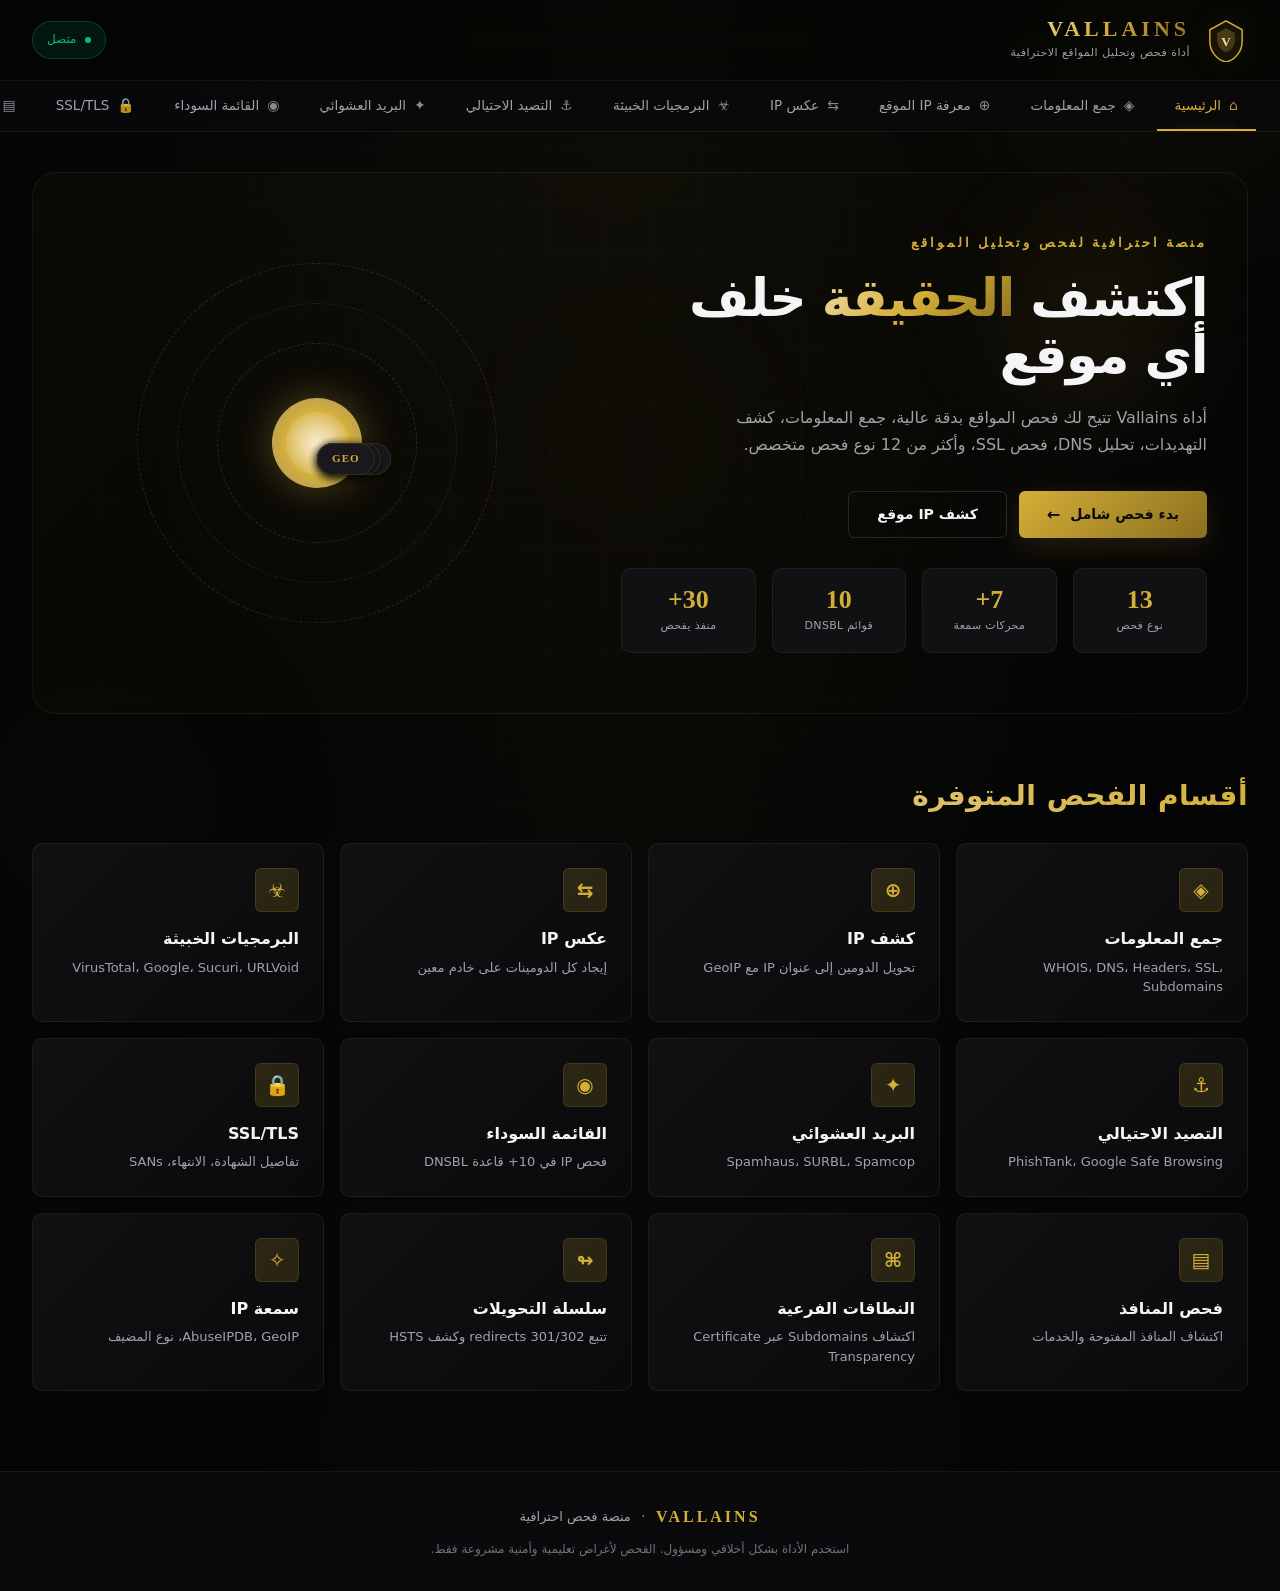
==== commit ff3c1769: "Vallains v2.0 - Advanced Scanner with Scan All ✨ New Features: - Comprehensive Scan (Scan All) butto" ====
--- a/index.html
+++ b/index.html
@@ -116,6 +116,18 @@
                 <span class="tab-icon">✧</span>
                 <span>سمعة IP</span>
             </button>
+            <button class="tab-btn" data-tab="vulns">
+                <span class="tab-icon">🔴</span>
+                <span>الثغرات</span>
+            </button>
+            <button class="tab-btn" data-tab="email">
+                <span class="tab-icon">📧</span>
+                <span>أمان البريد</span>
+            </button>
+            <button class="tab-btn" data-tab="dnssec">
+                <span class="tab-icon">🔐</span>
+                <span>DNSSEC</span>
+            </button>
         </div>
     </nav>
 
@@ -247,8 +259,11 @@
             <div class="input-group">
                 <input type="text" id="info-target" class="text-input" placeholder="example.com" dir="ltr" autocomplete="off">
                 <button class="btn-execute" data-action="info">
-                    <span class="btn-label">بدء الفحص</span>
+                    <span class="btn-label">فحص</span>
                     <span class="btn-icon">◈</span>
+                </button>
+                <button class="btn-scan-all btn-primary" style="background: linear-gradient(135deg, #DC2626 0%, #991B1B 100%);">
+                    <span class="btn-label">🔴 فحص شامل</span>
                 </button>
             </div>
         </div>
@@ -403,6 +418,48 @@
                 <button class="btn-execute" data-action="reputation">
                     <span class="btn-label">تحليل السمعة</span>
                     <span class="btn-icon">✧</span>
+                </button>
+            </div>
+        </div>
+
+        <div class="tab-content" id="tab-vulns">
+            <div class="section-header">
+                <h2 class="section-title-large">🔴 فحص الثغرات الأمنية</h2>
+                <p class="section-desc">اكتشاف الثغرات الشائعة: .git exposed، debug mode، phpinfo، open directories</p>
+            </div>
+            <div class="input-group">
+                <input type="text" id="vulns-target" class="text-input" placeholder="example.com" dir="ltr" autocomplete="off">
+                <button class="btn-execute" data-action="vulns">
+                    <span class="btn-label">فحص الثغرات</span>
+                    <span class="btn-icon">🔴</span>
+                </button>
+            </div>
+        </div>
+
+        <div class="tab-content" id="tab-email">
+            <div class="section-header">
+                <h2 class="section-title-large">📧 أمان البريد الإلكتروني</h2>
+                <p class="section-desc">فحص SPF, DKIM, DMARC records وأمان خوادم البريد</p>
+            </div>
+            <div class="input-group">
+                <input type="text" id="email-target" class="text-input" placeholder="example.com" dir="ltr" autocomplete="off">
+                <button class="btn-execute" data-action="email">
+                    <span class="btn-label">فحص أمان البريد</span>
+                    <span class="btn-icon">📧</span>
+                </button>
+            </div>
+        </div>
+
+        <div class="tab-content" id="tab-dnssec">
+            <div class="section-header">
+                <h2 class="section-title-large">🔐 DNSSEC و DNS</h2>
+                <p class="section-desc">فحص DNSSEC وانتشار DNS عبر خوادم متعددة</p>
+            </div>
+            <div class="input-group">
+                <input type="text" id="dnssec-target" class="text-input" placeholder="example.com" dir="ltr" autocomplete="off">
+                <button class="btn-execute" data-action="dnssec">
+                    <span class="btn-label">فحص DNSSEC</span>
+                    <span class="btn-icon">🔐</span>
                 </button>
             </div>
         </div>
--- a/css/style.css
+++ b/css/style.css
@@ -1423,7 +1423,7 @@
     .input-group {
         flex-direction: column;
     }
-    .btn-execute {
+    .btn-execute, .btn-scan-all {
         justify-content: center;
     }
     .features-grid {
@@ -1442,6 +1442,510 @@
     }
 }
 
+/* =============================================================================
+   NEW STYLES - Vallains v2.0
+   ============================================================================= */
+
+/* Progress Bar */
+.progress-bar {
+    width: 100%;
+    height: 8px;
+    background: var(--bg-3);
+    border-radius: 4px;
+    overflow: hidden;
+    margin: 10px 0;
+}
+
+.progress-fill {
+    height: 100%;
+    border-radius: 4px;
+    transition: width 0.3s ease;
+}
+
+.progress-gold {
+    background: linear-gradient(90deg, var(--gold-deep), var(--gold), var(--gold-bright));
+    box-shadow: 0 0 10px var(--gold-glow);
+}
+
+.progress-success {
+    background: linear-gradient(90deg, #059669, var(--success));
+    box-shadow: 0 0 10px rgba(16, 185, 129, 0.4);
+}
+
+.progress-danger {
+    background: linear-gradient(90deg, #B91C1C, var(--danger));
+    box-shadow: 0 0 10px rgba(220, 38, 38, 0.4);
+}
+
+/* Scan Progress */
+.scan-progress {
+    background: linear-gradient(135deg, var(--bg-2), var(--bg-1));
+    border: 1px solid var(--gold-soft);
+    border-radius: var(--radius-md);
+    padding: 20px;
+    margin-bottom: 20px;
+}
+
+.scan-progress h4 {
+    font-size: 16px;
+    font-weight: 700;
+    color: var(--gold);
+    margin: 0 0 12px;
+}
+
+.scan-list {
+    display: flex;
+    flex-wrap: wrap;
+    gap: 8px;
+    margin-top: 12px;
+}
+
+.scan-item {
+    padding: 6px 12px;
+    border-radius: 100px;
+    font-size: 12px;
+    font-weight: 500;
+}
+
+.scan-item.done {
+    background: var(--success-soft);
+    color: var(--success);
+    border: 1px solid rgba(16, 185, 129, 0.3);
+}
+
+.scan-item.pending {
+    background: var(--bg-3);
+    color: var(--text-2);
+    border: 1px solid var(--line);
+}
+
+/* Vulnerability Grid */
+.vuln-grid {
+    display: flex;
+    flex-direction: column;
+    gap: 10px;
+}
+
+.vuln-item {
+    background: var(--bg-2);
+    border: 1px solid var(--line);
+    border-radius: var(--radius-sm);
+    padding: 14px;
+    transition: all 0.3s ease;
+}
+
+.vuln-item:hover {
+    transform: translateX(-3px);
+    border-color: var(--gold-soft);
+}
+
+.vuln-item.vuln-critical {
+    border-left: 4px solid var(--danger);
+    background: var(--danger-soft);
+}
+
+.vuln-item.vuln-high {
+    border-left: 4px solid var(--warning);
+}
+
+.vuln-item.vuln-medium {
+    border-left: 4px solid var(--info);
+}
+
+.vuln-item.vuln-info {
+    border-left: 4px solid var(--text-3);
+}
+
+.vuln-header {
+    display: flex;
+    align-items: center;
+    gap: 10px;
+    margin-bottom: 8px;
+}
+
+.vuln-name {
+    font-size: 14px;
+    font-weight: 600;
+    color: var(--text-0);
+}
+
+.vuln-status {
+    font-size: 12px;
+    color: var(--text-2);
+}
+
+/* Port items with risk colors */
+.port-item.port-critical {
+    border-color: var(--danger);
+    background: var(--danger-soft);
+}
+
+.port-item.port-high {
+    border-color: var(--warning);
+    background: var(--warning-soft);
+}
+
+.port-item.port-medium {
+    border-color: var(--info);
+    background: var(--info-soft);
+}
+
+.port-item.port-low {
+    border-color: var(--success);
+    background: var(--success-soft);
+}
+
+/* Stats row updated */
+.stats-row {
+    display: grid;
+    grid-template-columns: repeat(4, 1fr);
+    gap: 16px;
+    margin-top: 30px;
+}
+
+.stat-box:hover {
+    border-color: var(--gold-soft);
+    transform: translateY(-2px);
+}
+
+/* Feature card hover effects */
+.feature-card {
+    background: linear-gradient(135deg, var(--bg-2), var(--bg-1));
+    border: 1px solid var(--line);
+    border-radius: var(--radius-md);
+    padding: 24px;
+    cursor: pointer;
+    transition: all 0.3s ease;
+    position: relative;
+    overflow: hidden;
+}
+
+.feature-card::before {
+    content: '';
+    position: absolute;
+    top: 0;
+    left: 0;
+    right: 0;
+    height: 1px;
+    background: linear-gradient(90deg, transparent, var(--gold), transparent);
+    opacity: 0;
+    transition: opacity 0.3s ease;
+}
+
+.feature-card:hover {
+    border-color: var(--gold-soft);
+    transform: translateY(-3px);
+    box-shadow: var(--shadow-gold);
+}
+
+.feature-card:hover::before {
+    opacity: 1;
+}
+
+.feature-icon {
+    width: 44px;
+    height: 44px;
+    background: var(--gold-soft);
+    border: 1px solid var(--gold-soft);
+    border-radius: var(--radius-sm);
+    display: flex;
+    align-items: center;
+    justify-content: center;
+    color: var(--gold);
+    font-size: 20px;
+    font-weight: 700;
+    margin-bottom: 14px;
+}
+
+.feature-card h4 {
+    font-size: 16px;
+    font-weight: 700;
+    color: var(--text-0);
+    margin: 0 0 6px;
+}
+
+.feature-card p {
+    font-size: 13px;
+    color: var(--text-2);
+    margin: 0;
+    line-height: 1.5;
+}
+
+/* Hero actions */
+.hero-actions {
+    display: flex;
+    gap: 12px;
+    margin-bottom: 30px;
+    flex-wrap: wrap;
+}
+
+.btn-scan-all {
+    background: linear-gradient(135deg, var(--danger) 0%, #991B1B 100%);
+    color: white;
+    border: none;
+    padding: 12px 20px;
+    border-radius: var(--radius-sm);
+    font-family: var(--font-ar);
+    font-size: 14px;
+    font-weight: 700;
+    cursor: pointer;
+    transition: all 0.25s ease;
+    display: flex;
+    align-items: center;
+    gap: 8px;
+    box-shadow: 0 4px 12px rgba(220, 38, 38, 0.3);
+}
+
+.btn-scan-all:hover {
+    transform: translateY(-2px);
+    box-shadow: 0 8px 20px rgba(220, 38, 38, 0.5);
+}
+
+/* Results body improvements */
+.results-body {
+    padding: 24px;
+}
+
+.result-section {
+    margin-bottom: 28px;
+    animation: fadeIn 0.3s ease;
+}
+
+.result-section:last-child {
+    margin-bottom: 0;
+}
+
+.result-section-title {
+    font-size: 15px;
+    font-weight: 700;
+    color: var(--gold);
+    margin: 0 0 14px;
+    padding-bottom: 8px;
+    border-bottom: 1px solid var(--line);
+    display: flex;
+    align-items: center;
+    gap: 8px;
+    text-transform: uppercase;
+    letter-spacing: 1px;
+}
+
+.result-section-title::before {
+    content: '▸';
+    color: var(--gold);
+}
+
+/* Loading overlay */
+.loader-overlay {
+    position: fixed;
+    inset: 0;
+    z-index: 100;
+    background: rgba(5, 5, 5, 0.9);
+    backdrop-filter: blur(12px);
+    display: flex;
+    align-items: center;
+    justify-content: center;
+    animation: fadeIn 0.2s ease;
+}
+
+.loader-card {
+    background: linear-gradient(135deg, var(--bg-2), var(--bg-1));
+    border: 2px solid var(--gold-soft);
+    border-radius: var(--radius-lg);
+    padding: 40px;
+    text-align: center;
+    box-shadow: var(--shadow-lg), 0 0 60px rgba(212, 175, 55, 0.3);
+    min-width: 360px;
+}
+
+/* Subdomain list improvements */
+.subdomain-list {
+    display: flex;
+    flex-direction: column;
+    gap: 6px;
+    max-height: 400px;
+    overflow-y: auto;
+    padding-left: 4px;
+}
+
+.subdomain-item {
+    background: var(--bg-2);
+    border: 1px solid var(--line);
+    border-radius: var(--radius-sm);
+    padding: 10px 14px;
+    font-family: var(--font-mono);
+    font-size: 13px;
+    color: var(--text-0);
+    direction: ltr;
+    text-align: left;
+    transition: all 0.2s ease;
+    cursor: pointer;
+}
+
+.subdomain-item:hover {
+    border-color: var(--gold-soft);
+    background: var(--gold-soft);
+    transform: translateX(-4px);
+}
+
+/* KV Grid improvements */
+.kv-grid {
+    display: grid;
+    grid-template-columns: repeat(auto-fill, minmax(280px, 1fr));
+    gap: 12px;
+}
+
+.kv-item {
+    background: var(--bg-2);
+    border: 1px solid var(--line);
+    border-radius: var(--radius-sm);
+    padding: 14px;
+    display: flex;
+    flex-direction: column;
+    gap: 6px;
+    transition: border-color 0.2s ease;
+}
+
+.kv-item:hover {
+    border-color: var(--gold-soft);
+}
+
+.kv-key {
+    font-size: 11px;
+    color: var(--text-2);
+    font-weight: 600;
+    text-transform: uppercase;
+    letter-spacing: 0.5px;
+}
+
+.kv-val {
+    font-size: 14px;
+    color: var(--text-0);
+    font-family: var(--font-mono);
+    font-weight: 500;
+    word-break: break-all;
+    direction: ltr;
+    text-align: left;
+}
+
+.kv-val.list {
+    display: flex;
+    flex-direction: column;
+    gap: 4px;
+    font-size: 12.5px;
+}
+
+.kv-val.list span {
+    background: var(--bg-3);
+    padding: 4px 10px;
+    border-radius: 4px;
+    display: inline-block;
+}
+
+/* GeoIP card */
+.geoip-card {
+    background: linear-gradient(135deg, var(--bg-2), var(--bg-1));
+    border: 1px solid var(--line);
+    border-radius: var(--radius-md);
+    padding: 20px;
+    margin-bottom: 14px;
+}
+
+.geoip-header {
+    display: flex;
+    align-items: center;
+    justify-content: space-between;
+    margin-bottom: 16px;
+    padding-bottom: 12px;
+    border-bottom: 1px solid var(--line);
+}
+
+.geoip-ip {
+    font-family: var(--font-mono);
+    font-size: 20px;
+    font-weight: 600;
+    color: var(--gold);
+    direction: ltr;
+}
+
+/* Empty state */
+.empty-state {
+    text-align: center;
+    padding: 40px 20px;
+    color: var(--text-2);
+}
+
+.empty-state-icon {
+    font-size: 48px;
+    margin-bottom: 12px;
+    opacity: 0.4;
+}
+
+.empty-state h4 {
+    color: var(--text-1);
+    font-size: 16px;
+    margin: 0 0 6px;
+}
+
+.empty-state p {
+    font-size: 13px;
+    margin: 0;
+}
+
+/* Scanner card */
+.scanner-card {
+    background: linear-gradient(135deg, var(--bg-2), var(--bg-1));
+    border: 1px solid var(--line);
+    border-radius: var(--radius-md);
+    padding: 18px;
+    transition: all 0.3s ease;
+}
+
+.scanner-card:hover {
+    border-color: var(--gold-soft);
+    transform: translateY(-2px);
+}
+
+.scanner-card-header {
+    display: flex;
+    align-items: center;
+    justify-content: space-between;
+    margin-bottom: 10px;
+}
+
+.scanner-name {
+    font-size: 15px;
+    font-weight: 700;
+    color: var(--text-0);
+    margin: 0;
+}
+
+.scanner-note {
+    font-size: 12px;
+    color: var(--text-2);
+    margin: 0 0 14px;
+    line-height: 1.5;
+}
+
+.scanner-link {
+    display: inline-flex;
+    align-items: center;
+    gap: 6px;
+    background: var(--gold-soft);
+    color: var(--gold);
+    border: 1px solid var(--gold-soft);
+    padding: 8px 16px;
+    border-radius: var(--radius-sm);
+    text-decoration: none;
+    font-size: 12px;
+    font-weight: 600;
+    transition: all 0.2s ease;
+}
+
+.scanner-link:hover {
+    background: var(--gold);
+    color: #0a0a0c;
+}
+
 ::-webkit-scrollbar {
     width: 8px;
     height: 8px;
